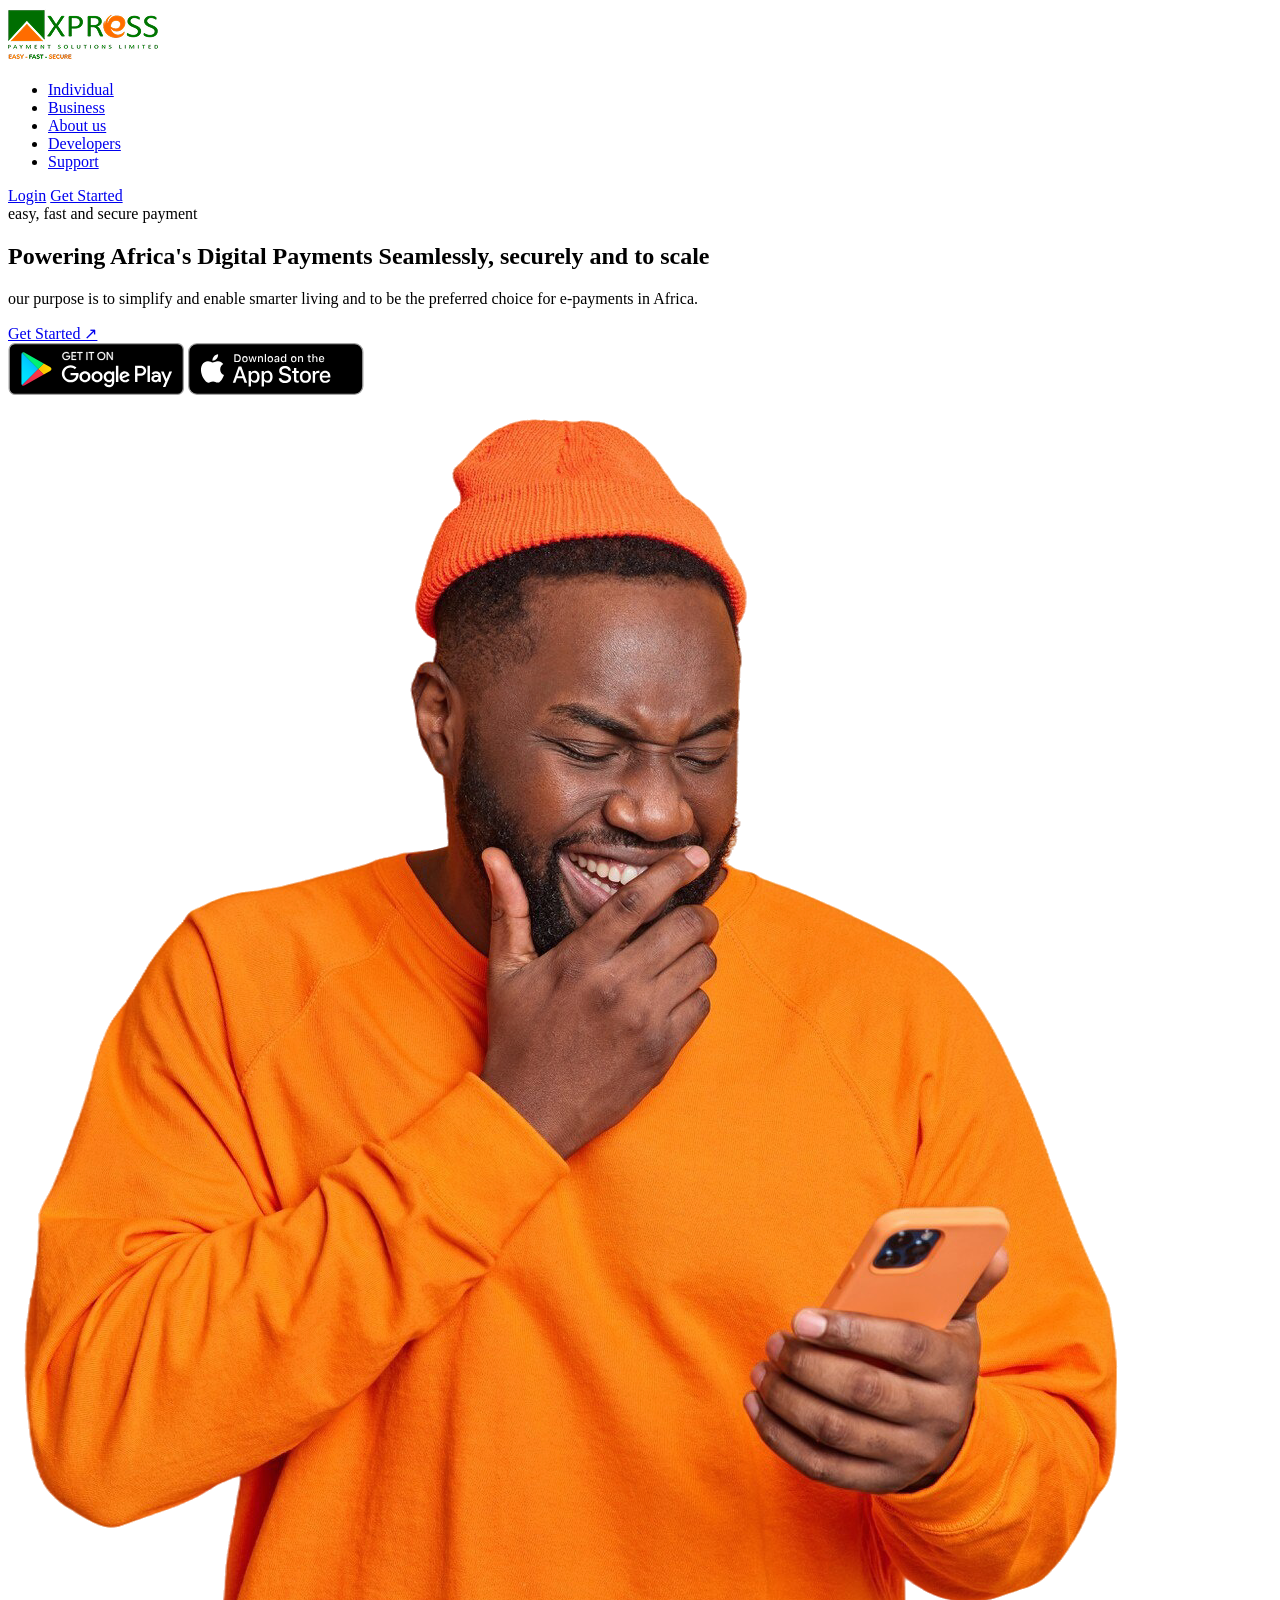
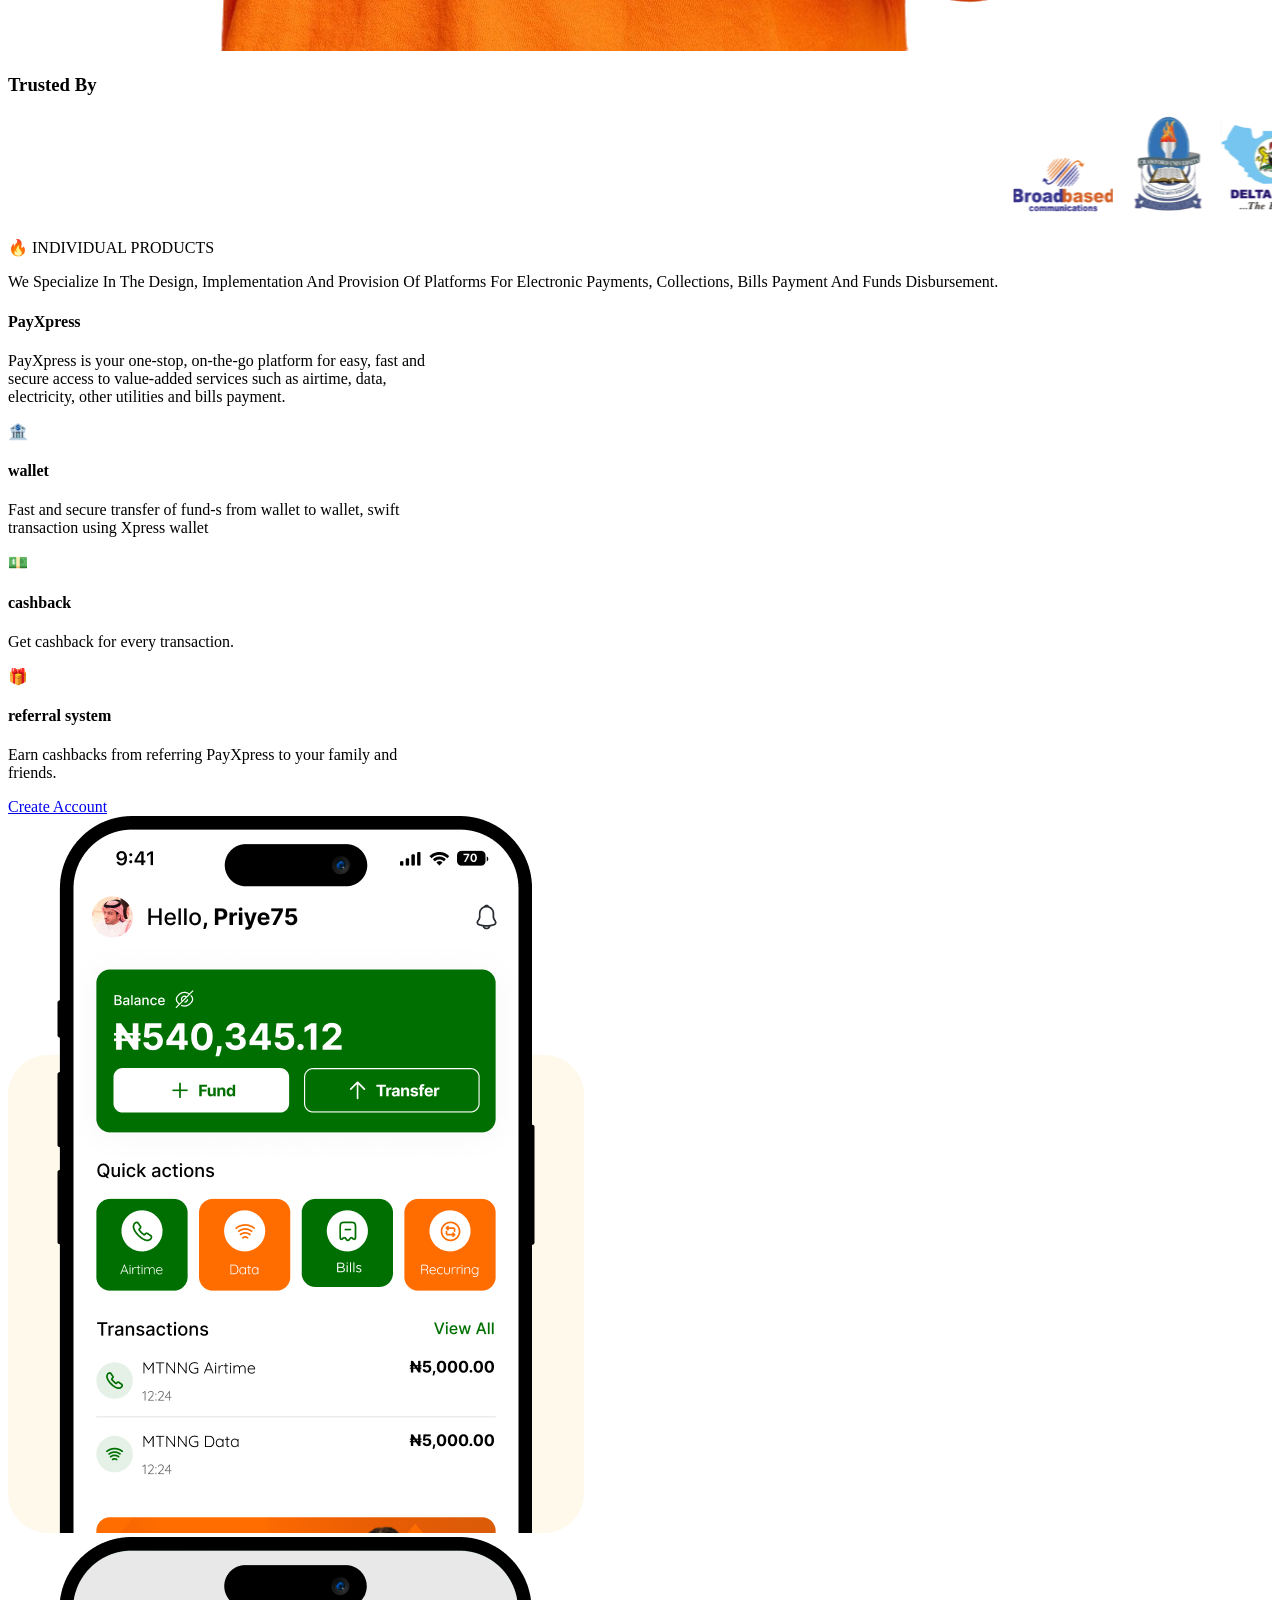
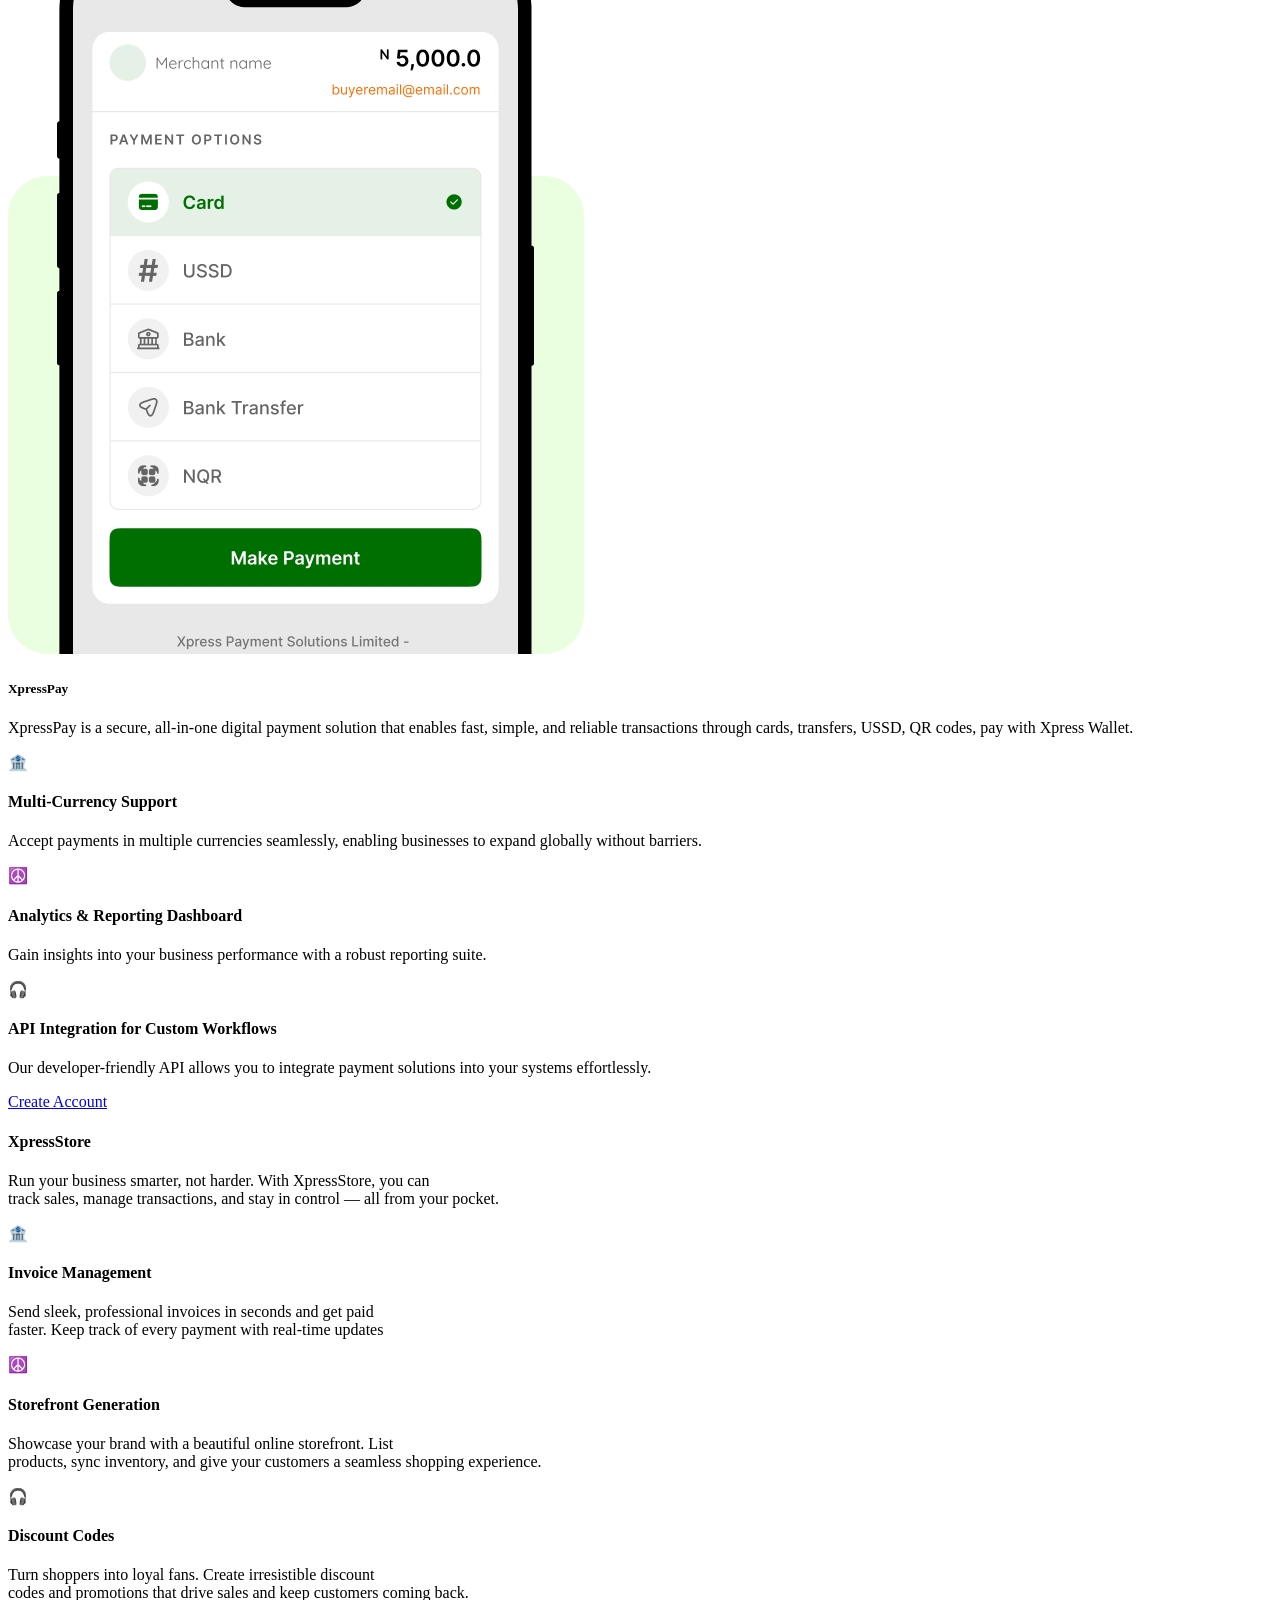
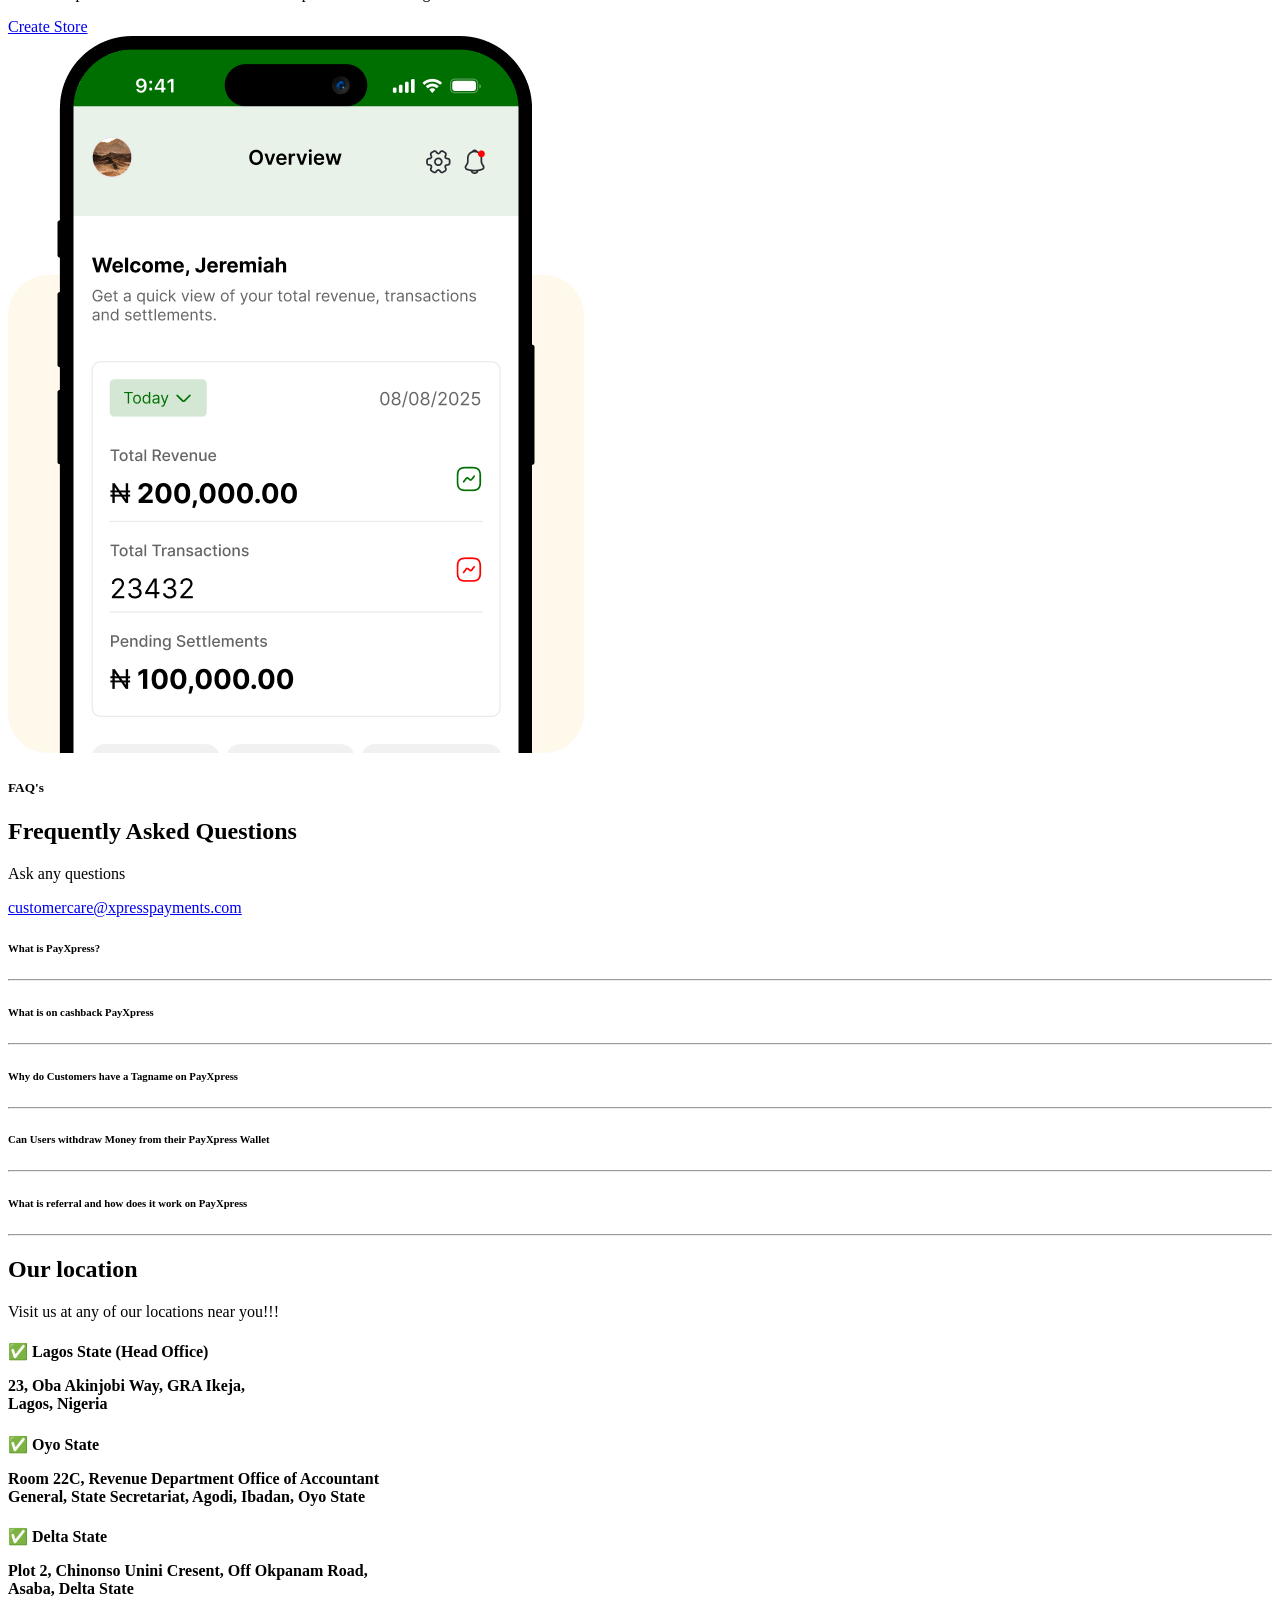
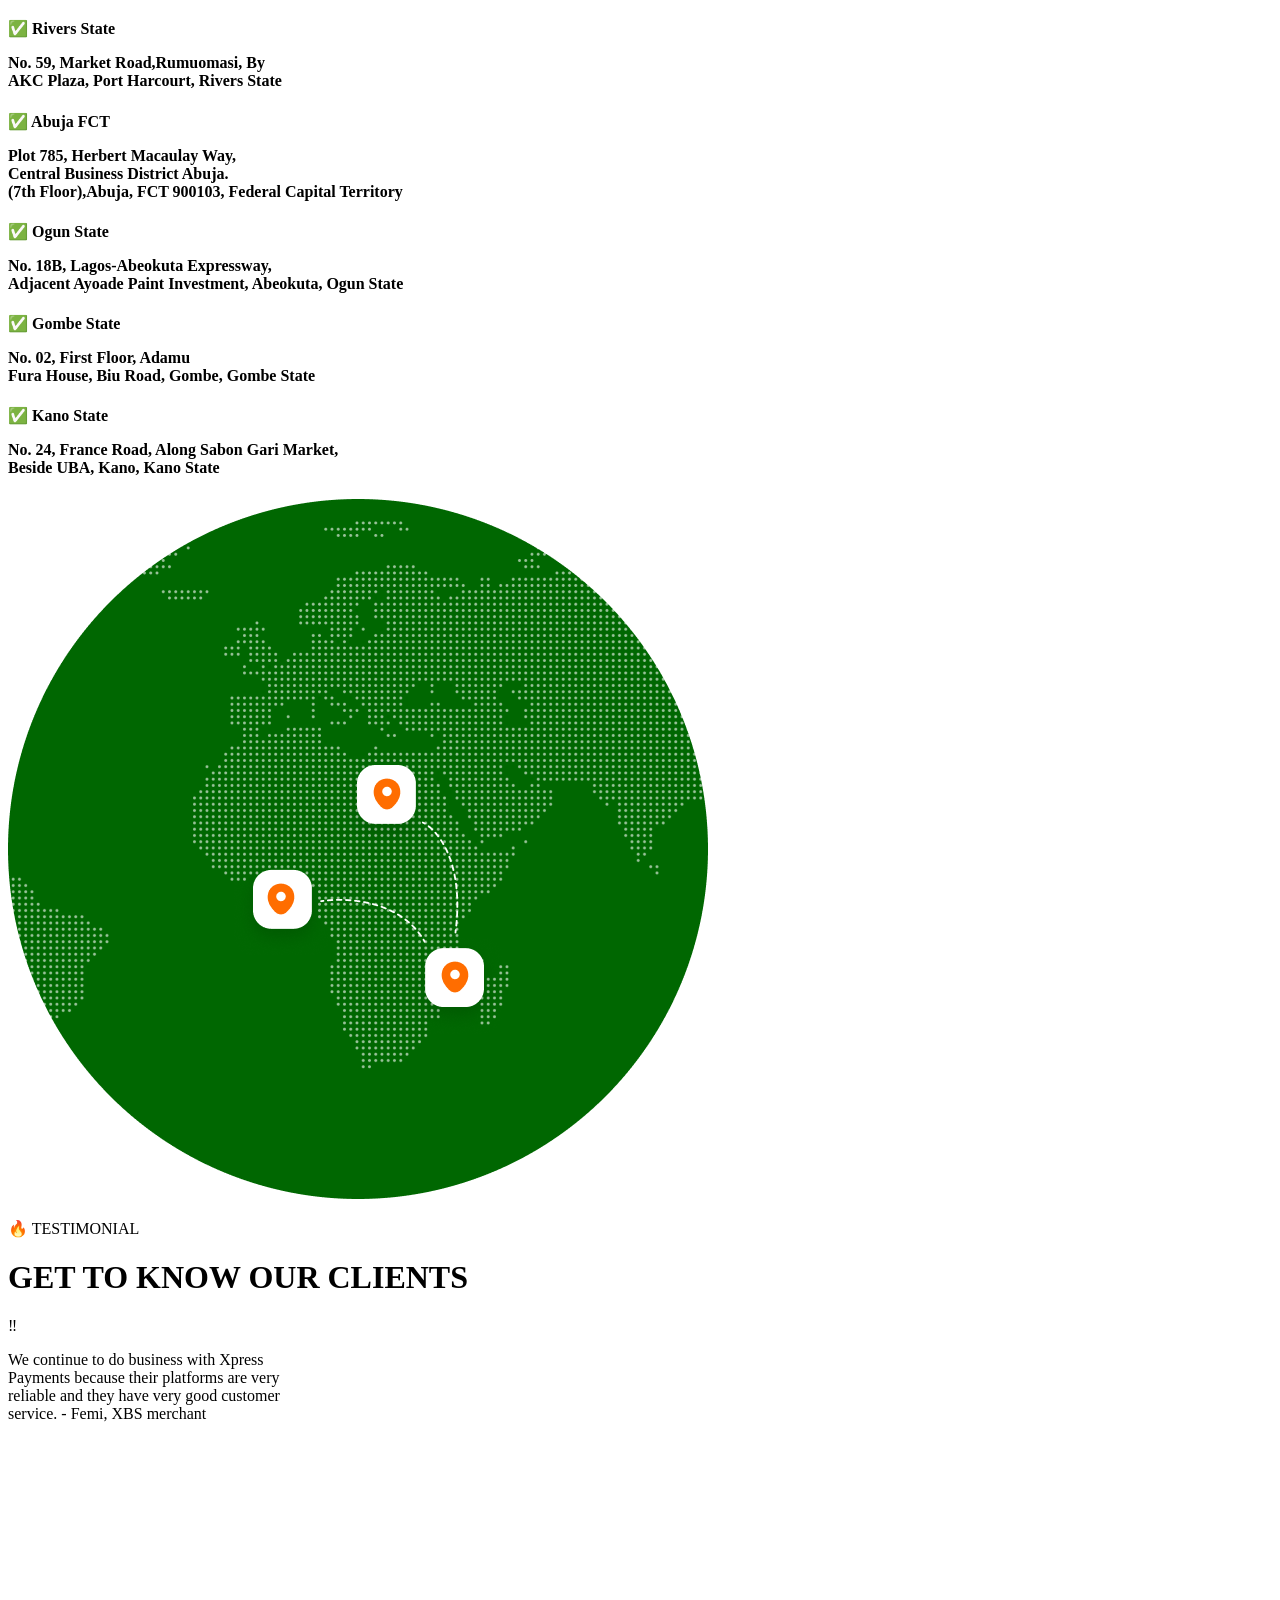
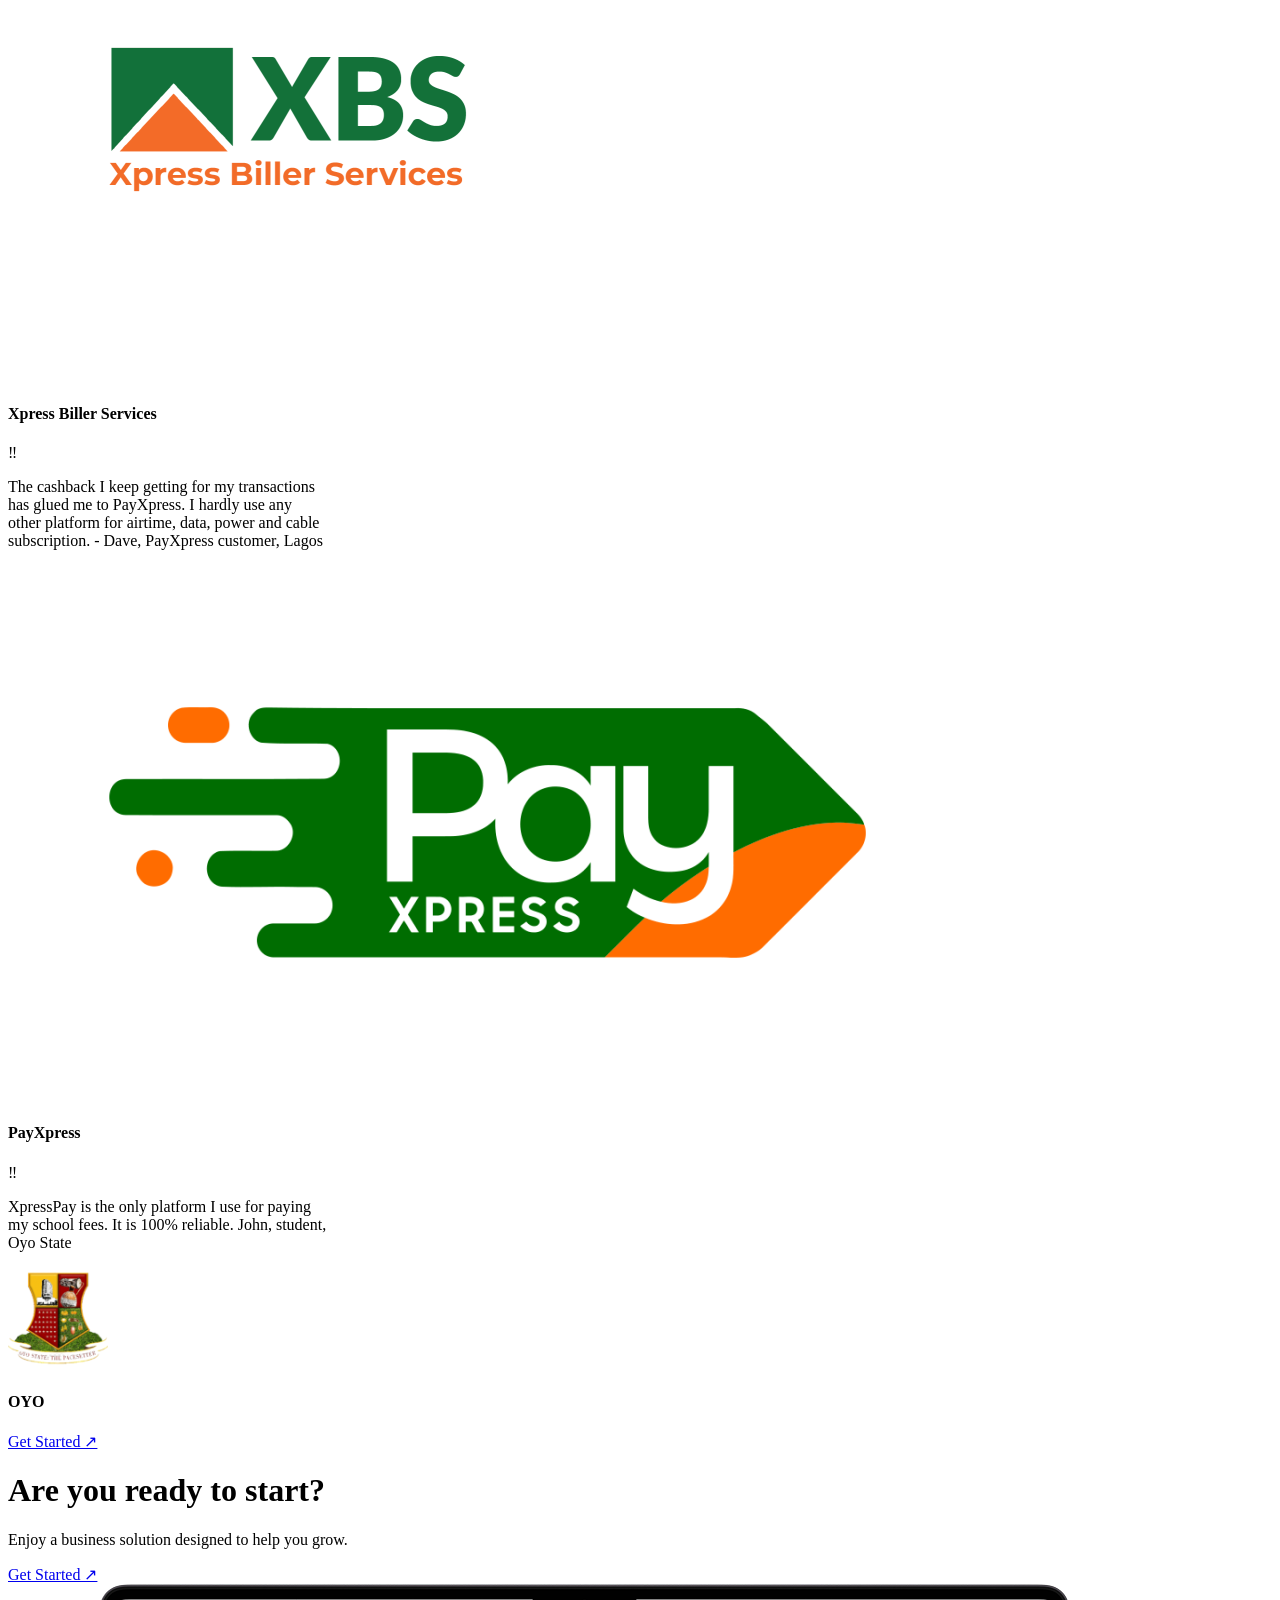
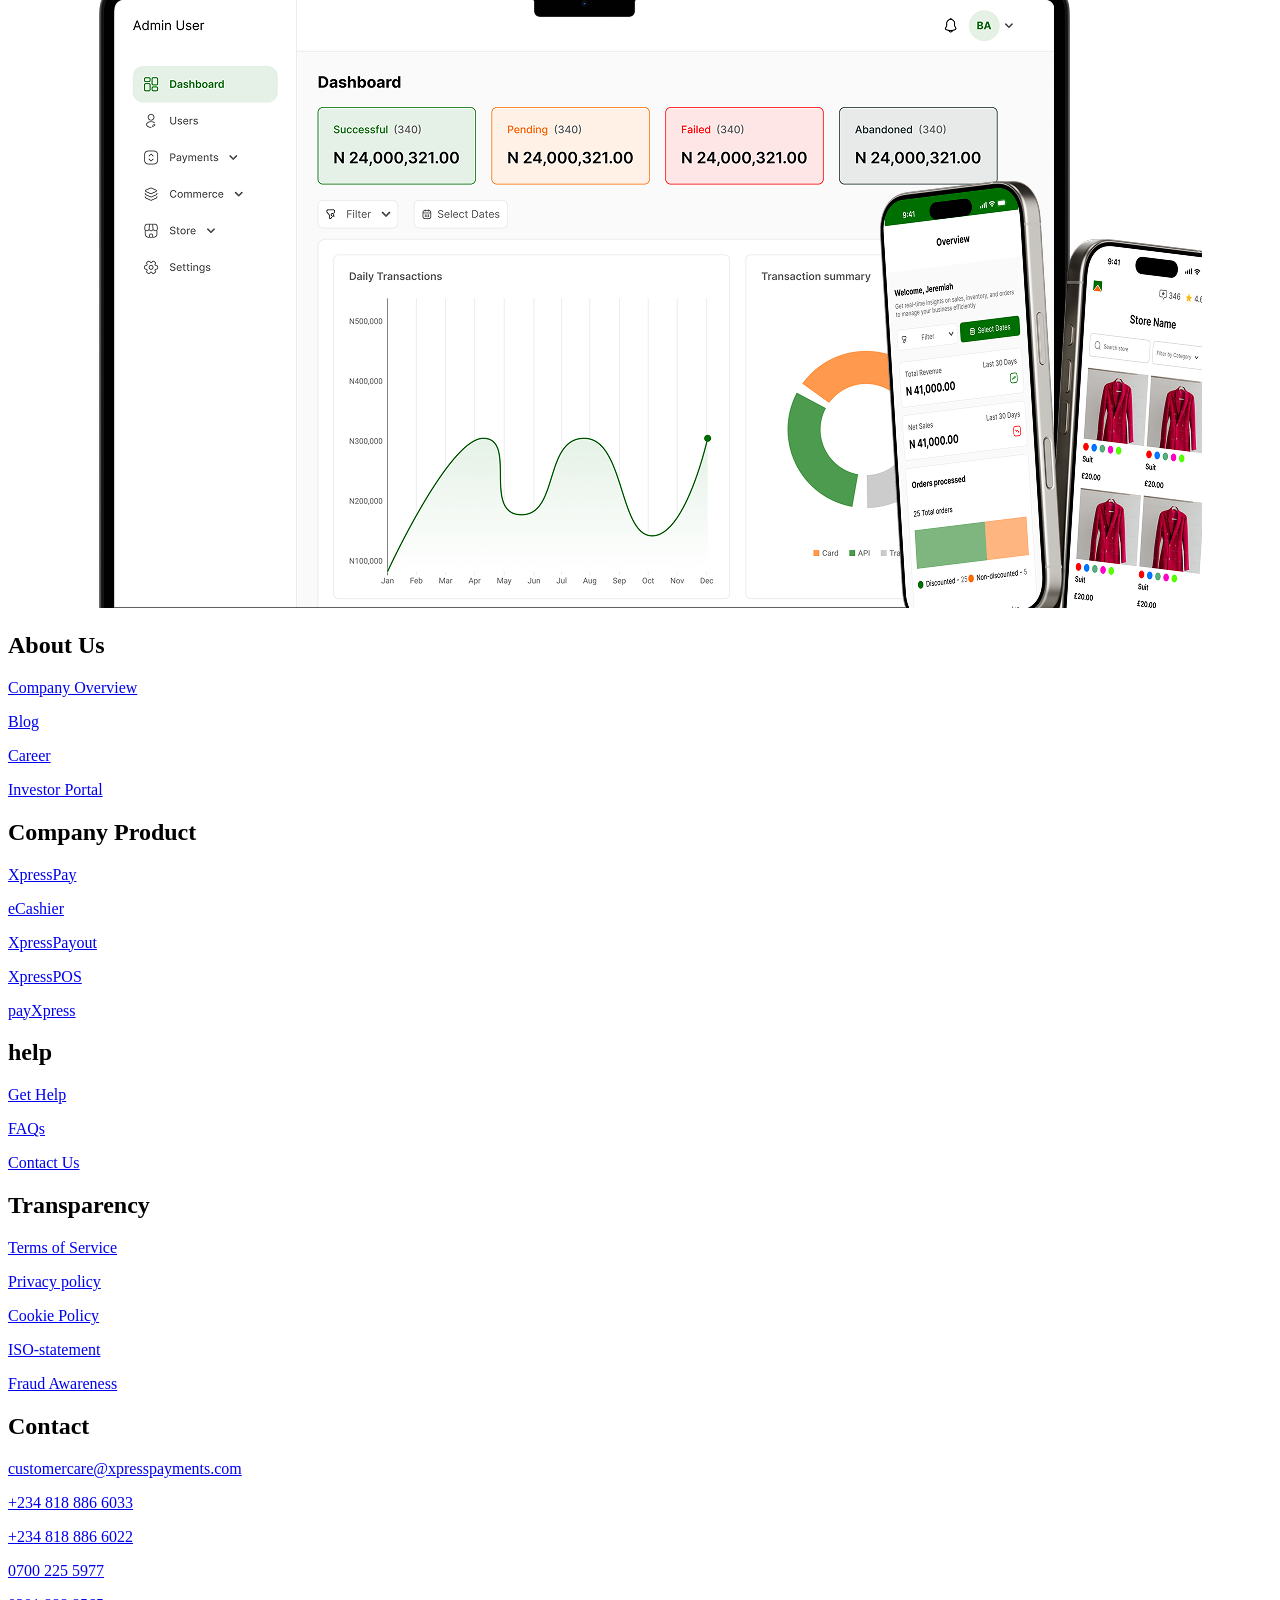
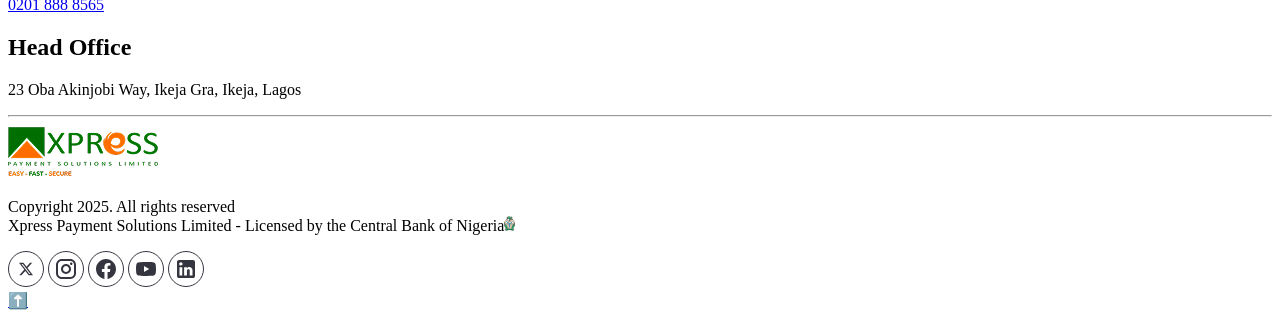
==== index.html @ b7a44962 "first commit" ====
<!DOCTYPE html>
<html lang="en">
<head>
    <meta charset="UTF-8">
    <meta name="viewport" content="width=device-width, initial-scale=1.0">
    <title>xpress pay</title>
    <link rel="stylesheet" href="style2.css">
</head>
<body>
    <header>
        
        <div class="nav-container">
            <div class="logo">                                                                                                                       
                <img src="xpressLog.png" alt="xpress logo">
            </div>
           <div>  
          <nav class="sticky">
         <ul class="nav-links">
            <li><a href="#" class="active">Individual</a></li>
            <li><a href="#">Business</a></li>
            <li><a href="#">About us</a></li>
            <li class="#"><a href="#">Developers </a></li>
            <li><a href="#">Support</a></li>
              </ul>
            </nav>
           </div>
              <div class="nav-actions">
                <a href="#" class="login-link">Login</a>
                <a href="#" class="btn-get-started">Get Started</a>

             </div>
        </div>
        

    </header>
    <section class="hero">
        <div class="hero-content">
            <span class="orange-badge">easy, fast and secure payment</span>
            <h2>Powering Africa's  Digital Payments Seamlessly, securely  and to scale</h2>
            <p>our purpose is to simplify and enable smarter living and to  be the preferred choice for e-payments in Africa.</p>
            <div class="hero-btns">
                <a href="#" class="btn-primary"> Get Started &nearrow;</a>
                <div class="app-badges"><a href=""><img src="Mobile app store badge google.svg" alt="google store"></a>
                   <a href=""><img src="Mobile app store badge.svg" alt="mobile app store"></a>

                </div> 
                
            </div>

        </div>
        <div class="hero-image">
            <img src="individualimg (1).png" alt="individualimg">

        </div>

    </section>
    <section class="trusted-by">
        <h3>Trusted By</h3>
        <marquee behavior="" direction="">
            <div class="logo-grid">
            <img src="Broadbased 1.svg" alt="Broadbased">
            <img src="crawford 1 - Copy.svg" alt="crawford">
            <img src="Delta-state-logo 1.svg" alt="delta">
            <img src="oyo state svg.svg" alt="oyo">
            <img src="Keystone Bank Limited.svg" alt="Keystone">
            <img src="RCCG svg.svg" alt="RCCG">
            <img src="fountain-university.svg" alt="fountain-university">
        </div>
        </marquee>
        <p class="tagline"> <span>🔥 INDIVIDUAL PRODUCTS</span></p>
            <p class="Description">We Specialize In The Design, Implementation And  Provision Of Platforms For Electronic Payments, Collections, Bills Payment And Funds Disbursement.</p>
            <div class="product-data">
                <div>
                    <h4>PayXpress</h4>
                <p class="narrative">PayXpress is your one-stop, on-the-go platform for easy, fast and <br> secure access to value-added services such as airtime, data, <br> electricity, other utilities and bills payment.</p>
                <div class="feature-header">
            <span class="icon">🏦</span>
            <h4>wallet</h4>
                </div>
                <p>Fast and secure transfer of fund-s from wallet to wallet, swift <br> transaction using Xpress wallet</p>
                <div class="feature-header">
        <span class="icon">💵</span>
        <h4>cashback</h4>
        </div>
        <p>Get cashback for every transaction.</p>
        <div class="feature-header">
            <span class="icon">🎁</span>
            <h4>referral system</h4>
        </div>
                <p>Earn cashbacks from referring PayXpress to your family and <br>friends.</p>
            
            <a href="#" class="btn">Create Account</a>
                </div>
        
        <div class="brand-logo">
            <img src="Frame 121 (1).png" alt="frame 121">
        </div>
            </div>

            <div class="parent-container">
                <div class="brand2-logo">
                <img src="iphonehalf2.png" alt="phone">
               </div>
               <div class="text-content">
                <h5 class="parent-title">XpressPay</h5>
                <p class="parent-description">XpressPay is a secure, all-in-one digital payment solution that enables fast, simple, and reliable transactions through cards, transfers, USSD, QR codes, pay with Xpress Wallet.</p>
                 <div class="feature-icon">
               <span class="icon">🏦</span>
               <h4>Multi-Currency Support</h4>
               </div>
               <p>Accept payments in multiple currencies seamlessly, enabling businesses to expand globally without barriers.</p>
               <div class="feature-icon">
               <span class="icon">☮️</span>
               <h4>Analytics & Reporting Dashboard</h4>
               </div>
               <p>Gain insights into your business performance with a robust reporting suite.</p>
               <div class="feature-icon">
                <span class="icon">🎧</span>
                <h4>API Integration for Custom Workflows</h4>
            </div>
            <p>Our developer-friendly API allows you to integrate payment solutions into your systems effortlessly.</p>
            <a href="#" class="secondary-btn">Create Account</a>
               </div>
            </div>
            <div class="parent-wrapper">
                   <div>  
                    <h4>XpressStore</h4>
                    <p class="narrative">Run your business smarter, not harder. With XpressStore, you can <br> track sales, manage transactions, and stay in control — all from your pocket.</p>
                    <div class="feature-heading">
                    <span class="word-icon">🏦</span>
                    <h4>Invoice Management</h4>
                    </div>
                    <p>Send sleek, professional invoices in seconds and get paid  <br>faster. Keep track of every payment with real-time updates</p>
                    <div class="feature-heading">
                    <span class="word-icon">☮️</span>
                    <h4>Storefront Generation</h4>
                    </div>
                    <p>Showcase your brand with a beautiful online storefront. List <br> products, sync inventory, and give your customers a seamless shopping experience.</p>
                    <div class="feature-heading">
                    <span class="word-icon">🎧</span>
                    <h4>Discount Codes</h4>
                    </div>
                    <p>Turn shoppers into loyal fans. Create irresistible discount <br>codes and promotions that drive sales and keep customers coming back.</p>
                    <a href="#" class="tertiary-btn">Create Store</a>
                </div>
                <div>
                    <img src="Frame 121 (3).png" alt="frame">
                </div>
                
             </div>
             <div class="faq-section-heading">
                <div class="faq-section">
                <h5 class="taq-heading">FAQ's</h5>
                <h2 class="main-title">Frequently Asked Questions</h2>
                <p class="sub-text">Ask any questions</p>
                 <a href="#" class="email-link">customercare@xpresspayments.com</a>
             </div>
             
             <div>
                <div class="underlined-heading">
                <h6>What is PayXpress? </h6> <hr>
                <h6>What is on cashback PayXpress</h6> <hr>
                <h6>Why do Customers have a Tagname on PayXpress</h6> <hr>
                <h6>Can Users withdraw Money from their PayXpress Wallet</h6> <hr>
                <h6>What is referral and how does it work on PayXpress</h6> <hr>
             </div>
            </div>
        </section>
        <div class="location-section">
           <h2>Our location</h2>
           <p>Visit us at any of our locations near you!!!</p>
        </div>
        <div class="main-wrapper">
         <div class="location-list">
            <h4>✅ Lagos State (Head Office) <br> <p>23, Oba   Akinjobi Way, GRA Ikeja, <br>Lagos, Nigeria</p></h4>
            <h4>✅ Oyo State <br> <p>Room 22C, Revenue Department Office of Accountant <br> General, State Secretariat, Agodi, Ibadan, Oyo State</p></h4>
            <h4>✅ Delta State <br> <p>Plot 2, Chinonso Unini Cresent, Off Okpanam Road, <br>Asaba, Delta State</p></h4>
            <h4>✅ Rivers State <br> <p>No. 59, Market Road,Rumuomasi, By <br>AKC Plaza, Port Harcourt, Rivers State</p> </h4>
            <h4>✅ Abuja FCT <br> <p>Plot 785, Herbert Macaulay Way, <br>Central Business District Abuja. <br> (7th Floor),Abuja, FCT 900103, Federal Capital Territory</p></h4>
            <h4>✅ Ogun State <br> <p>No. 18B, Lagos-Abeokuta Expressway,<br> Adjacent Ayoade Paint Investment, Abeokuta, Ogun State</p></h4>
            <h4>✅ Gombe State <br> <p>No. 02, First Floor, Adamu <br>Fura House, Biu Road, Gombe, Gombe State</p></h4>
            <h4>✅ Kano State <br> <p>No. 24, France Road, Along Sabon Gari Market, <br>Beside UBA, Kano, Kano State</p></h4>
     
            </div>
             <div class="Background-logo">
        <img src="Background circle.png" alt="circle">
     </div> 
      </div>
      
        <div class="testimonial-container">
            <p class="tag"> <span> 🔥 TESTIMONIAL</span></p>
            <h1 class="clients-heading">GET TO KNOW OUR CLIENTS</h1>
        </div>
        <div class="card-container">
        <div class="testimonial-card">
            <span class="qoutation-icon">‼️</span>
             <p>We continue to do business with Xpress <br> Payments because their platforms are very <br>reliable and they have very good customer <br>service. - Femi, XBS merchant</p>
             <div class="card-footer">
                <div class="logo-square">
                 <img src="XBS.png" alt="XBS">
                </div>
                  <h4>Xpress Biller Services</h4>
             </div>
             </div>
             <div class="customer-card">
                <span class="qoutation-icon">‼️</span>
                <p>The cashback I keep getting for my transactions <br> has glued me to PayXpress. I hardly use any <br>other platform for airtime, data, power and cable <br>subscription. - Dave, PayXpress customer, Lagos</p>
                <div class="card-footer">
                    <div class="logo-square">
                        <img src="payxpress (1).png" alt="payxpress">
                    </div>
                    <h4>PayXpress</h4>
                </div>
                  </div>
                  <div class="merchant-card">
                    <span class="qoutation-icon">‼️</span>
                    <p>XpressPay is the only platform I use for paying <br> my school fees. It is 100% reliable. John, student, <br> Oyo State</p>
                    <div class="card-footer">
                        <div class="logo-square">
                            <img src="oyo state svg.svg" alt="OYO">
                         </div>
                        <h4>OYO</h4>
                    </div>
                       </div>
                    </div>
                       <div class="button-wrapper">
                      <a href="#" class="btn-primary"> Get Started &nearrow;</a>
                      </div>

                      <div class="rts-container">
                        <div class="rts-content">
                        <h1>Are you ready to start?</h1>
                        <p>Enjoy a business solution designed to help you grow.</p>
                        <div class="rts-button">
                         <a href="#" class="rts-primary">Get Started &nearrow;</a>
                        </div>
                        </div>
                       <div class="rts-image">
                         <img src="macbook.png" alt="macbook">
                        </div>
                      </div>
                      <section class="site-footer">
                        <div class="about-us">
                        <h1>About Us</h1>
                         <p><a href="#">Company Overview</a></p>
                          <p><a href="#">Blog</a></p>
                          <p><a href="#">Career</a></p>
                          <p><a href="#">Investor Portal</a></p>
                        </div>
                        <div class="company-product">
                         <h1>Company Product</h1>
                         <p><a href="#">XpressPay</a></p>
                         <p><a href="#">eCashier</a></p>
                         <p><a href="#">XpressPayout</a></p>
                         <p><a href="#">XpressPOS</a></p>
                         <p><a href="#">payXpress</a></p>
                        </div>
                        <div class="site-help">
                         <h1>help</h1>
                         <p><a href="#">Get Help</a></p>
                         <p><a href="#">FAQs</a></p>
                         <p><a href="#">Contact Us</a></p>
                        </div>
                        <div class="site-trans">
                         <h1>Transparency</h1>
                         <p><a href="#">Terms of Service</a></p>
                         <p><a href="#">Privacy policy</a></p>
                         <p><a href="#">Cookie Policy</a></p>
                         <p><a href="#">ISO-statement</a></p>
                         <p><a href="#">Fraud Awareness</a></p>
                        </div>
                        <div class="site-contact">
                         <h1>Contact</h1>
                         <p><a href="#" class="site-link">customercare@xpresspayments.com</a></p>
                          <p><a href="#">+234 818 886 6033</a></p>
                          <p><a href="#">+234 818 886 6022</a></p>
                          <p><a href="#">0700 225 5977</a></li></p>
                          <p><a href="#">0201 888 8565</a></p>
                          <h1>Head Office</h1>
                          <p>23 Oba Akinjobi Way, Ikeja Gra, Ikeja, Lagos</p>
                        </div>
                        
                      </section> 
                          <hr>
                     <footer class="work-footer">
                        <div class="page-footer">
                    <div class="logo">                                                                                                                       
                      <img src="xpressLog.png" alt="xpress logo">
                     </div>
                     <div class="intro-text">
                     <p>Copyright 2025. All rights reserved <br>
                     <span>Xpress Payment Solutions Limited - Licensed by the Central Bank of Nigeria<img src="cbn.svg" alt=""></span></p>
                     </div>
                     <div class="app-socials">
                        <a href="#"><img src="twitter.svg" alt="twitter"></a>
                        <a href="#"><img src="instagram.svg" alt="instagram"></a>
                        <a href="#"><img src="facebook.svg" alt="facebook"></a>
                        <a href="#"><img src="youtube.svg" alt="youtube"></a>
                        <a href="#"><img src="linkedin.svg" alt="linkedin"></a>
                     </div>
                        </div>
                    </footer>
                    <a href="#" class="fixed">⬆️</a>
                       
                      
    </body>
</html>
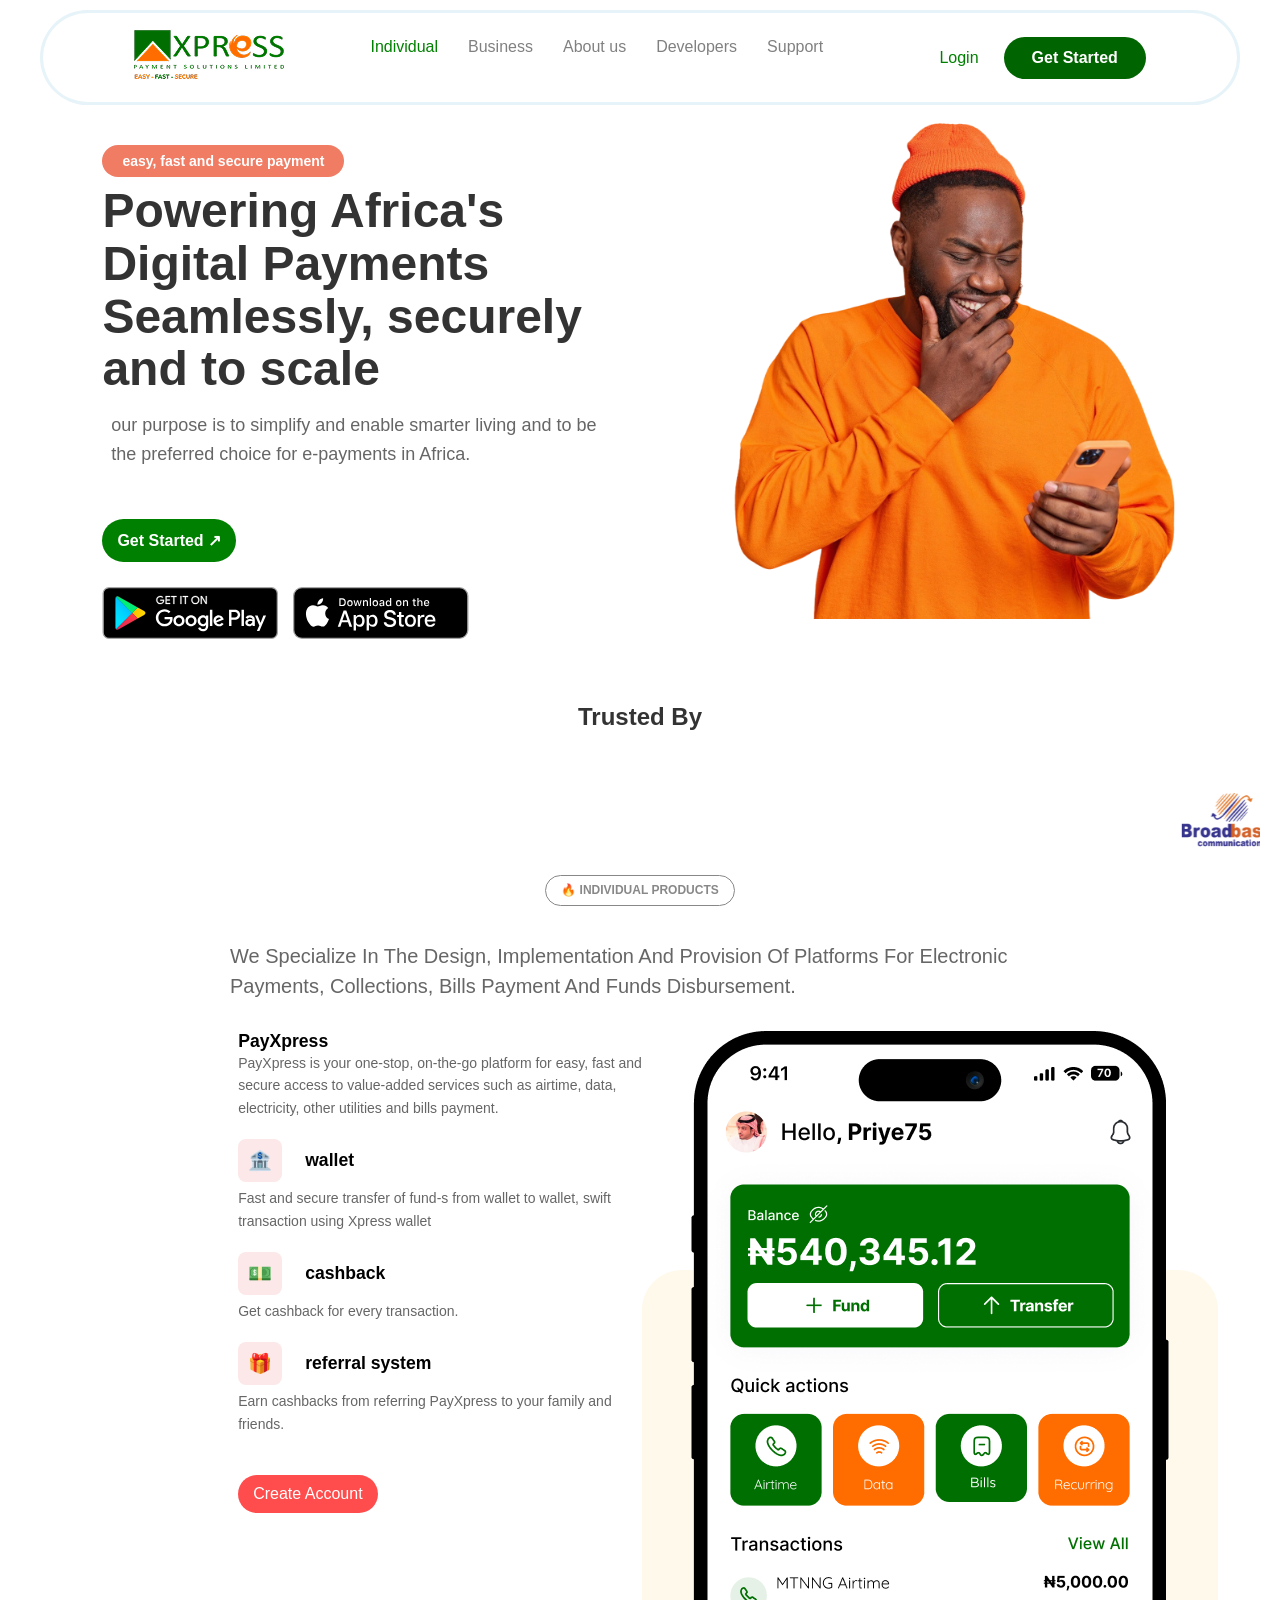
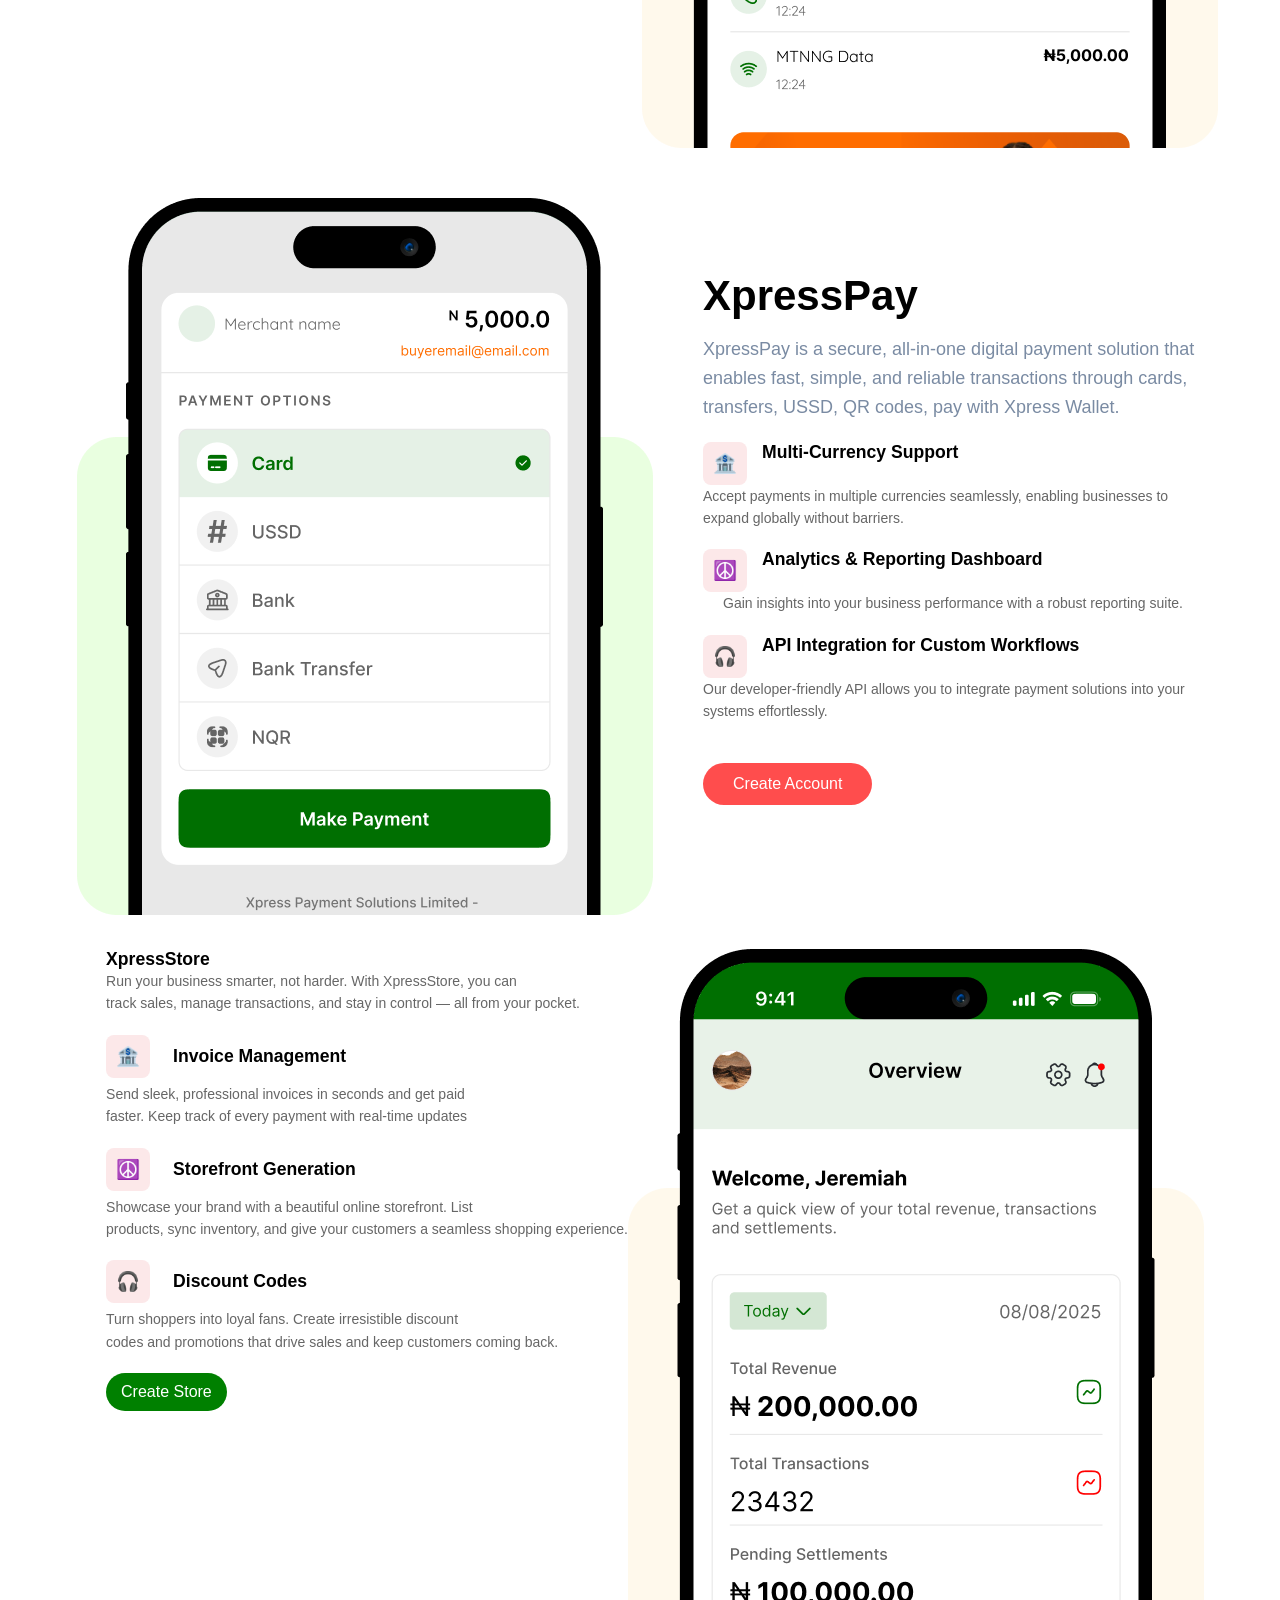
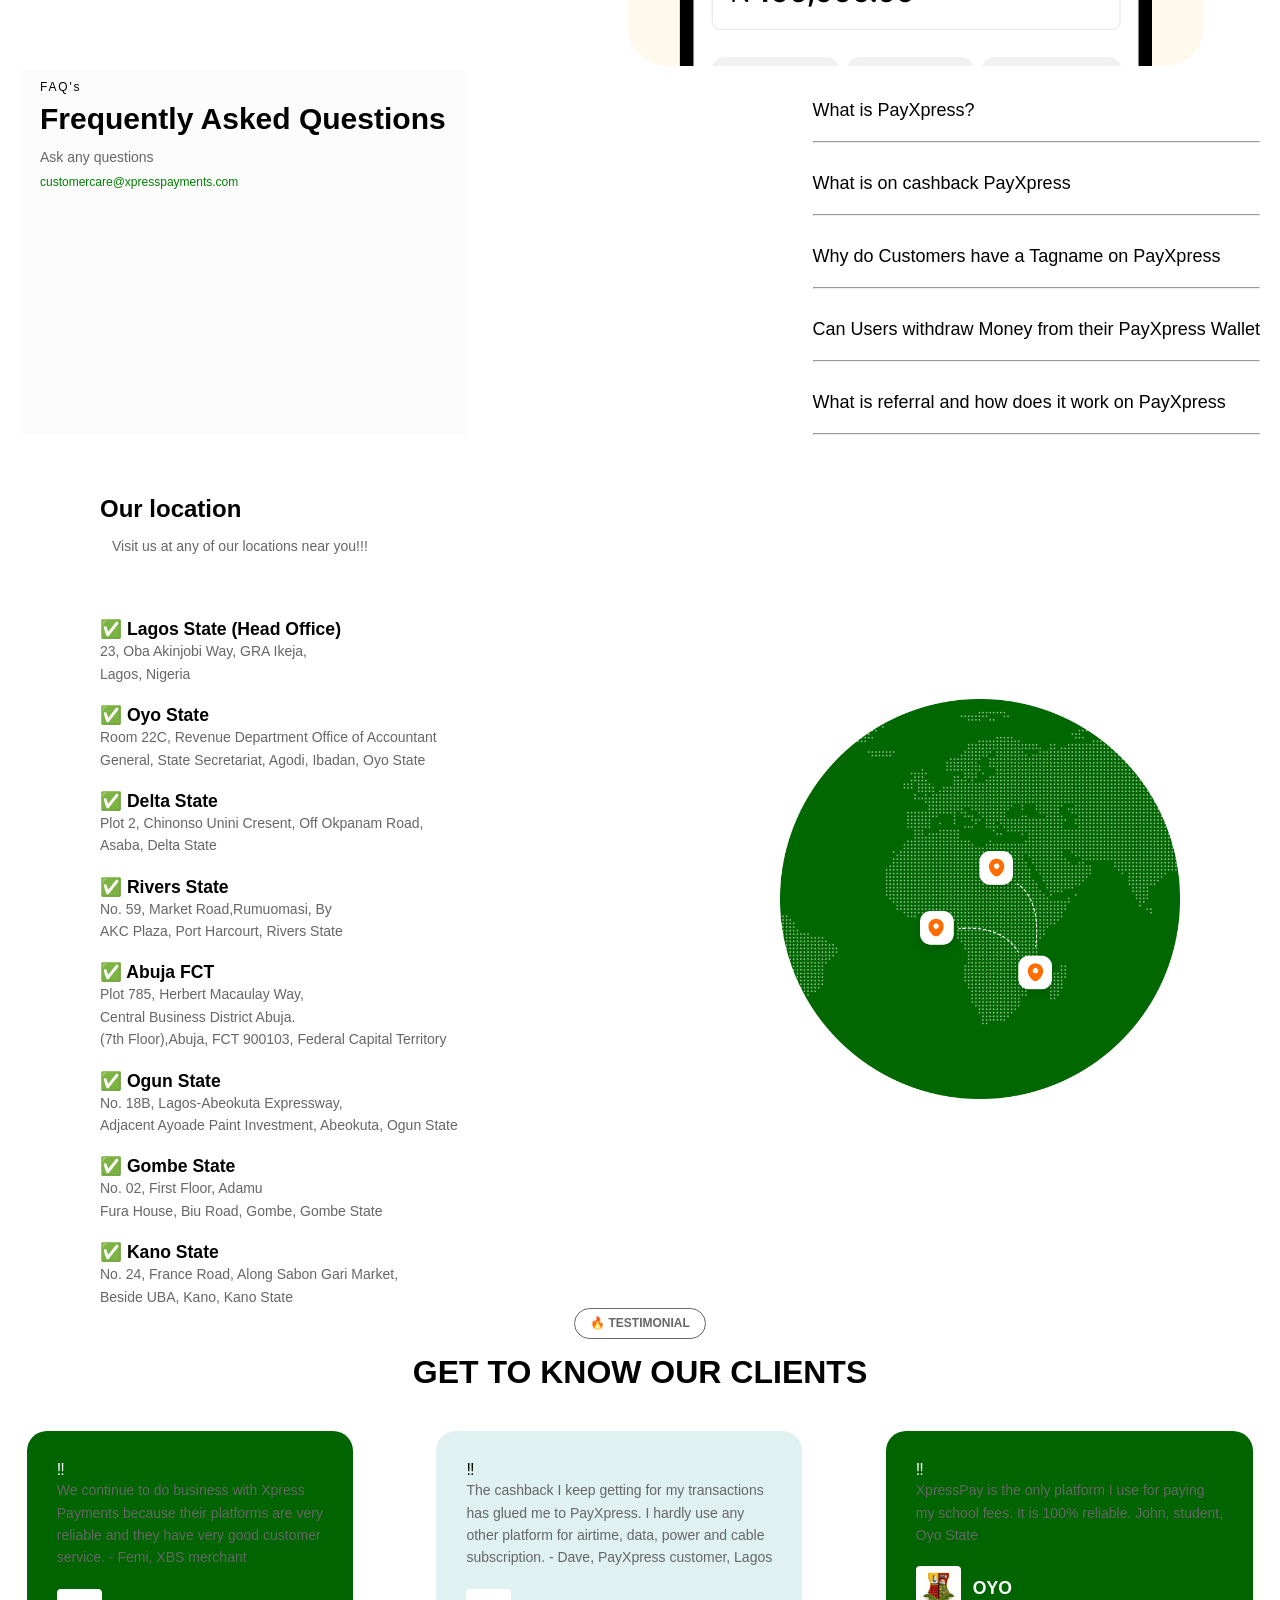
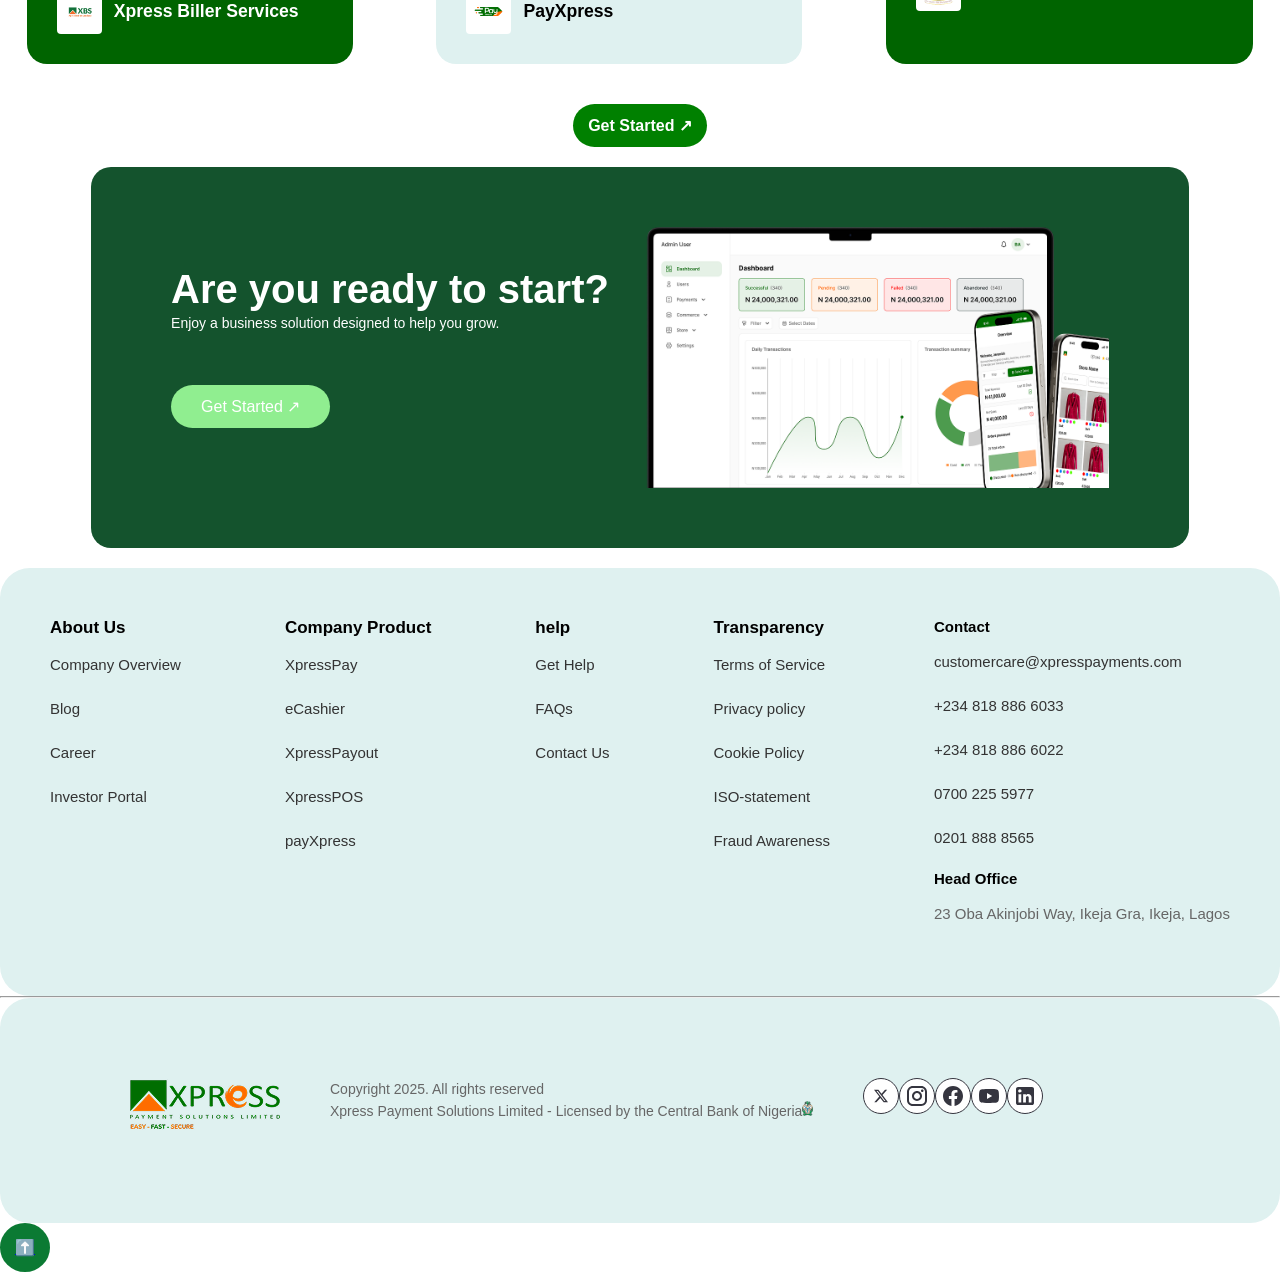
==== commit ebc8fd76: "fresh" ====
--- a/index.html
+++ b/index.html
@@ -4,7 +4,7 @@
     <meta charset="UTF-8">
     <meta name="viewport" content="width=device-width, initial-scale=1.0">
     <title>xpress pay</title>
-    <link rel="stylesheet" href="style2.css">
+    <link rel="stylesheet" href="style.css">
 </head>
 <body>
     <header>
--- a/style.css
+++ b/style.css
@@ -0,0 +1,692 @@
+*{
+    margin: 0;
+    padding: 0;
+    box-sizing: border-box;
+    font-family: arial;
+    /* background-color: papayawhip; */
+
+}
+header {
+    width: 100%;
+    color: #ffffff;
+    padding: 10px 0;
+    position: sticky;
+    z-index: 1000;
+    top: 0;
+    position: sticky;
+}
+.logo{
+    font-size: 22px;
+    font-weight: bold;
+    
+}
+.nav-links{
+    background-color: #ffffff;
+    display: flex;
+    text-decoration: none;
+    list-style: none;
+    gap: 30px;
+    align-items: center;
+    margin: 0;
+    padding: 10px 32px;
+
+}
+.nav-links li a{
+    text-decoration: none;
+    color: gray;
+
+}
+
+.nav-container{
+    display: flex;
+    justify-content: space-around;
+    background-color: #ffffff;
+    text-align: center;
+    width: 100%;
+    padding: 15px 5%;
+    max-width: 1200px;
+    margin:auto;
+    box-sizing: border-box;
+    border-radius: 50px;
+    box-shadow: rgba(173, 216, 230, 0.5);
+    border: 3px solid rgba(173, 216, 230, 0.3);
+}
+.btn-get-started{
+    background-color: darkgreen;
+    color: #ffffff;
+    text-decoration: none;
+    padding: 12px 28px;
+    border-radius: 30px;
+    display: inline-block;
+    font-weight: bold;
+}
+.hero h1{
+background-color: #ff5733;
+color: white;
+border-radius: 50px;
+padding: 8px 20px;
+display: inline-block;
+margin-bottom: 20px;
+font-size: 14px;
+font-weight: 600;
+}
+.hero h2{
+    font-size: 55px;
+    font-weight: 700;
+
+}
+.hero h5{
+    color: #7d8a99;
+    font-size: 18px;
+    font-weight: 100;
+}
+
+.btn-get-started:hover{
+    background-color: #ff5733;
+}
+.nav-links a{
+    text-decoration: none;
+    color: #333;
+    font-weight: 500;
+}
+.nav-actions{
+    display: flex;
+    align-items: center;
+    gap: 25px;
+    margin-left: 30px;
+
+}
+.login-link{
+    text-decoration: none;
+    color: green;
+    font-weight: 500;
+}
+.hero{
+    display: flex;
+    align-items: flex-start;
+    justify-content: space-between;
+    padding: 0 8% ;
+    gap: 40px;
+    min-width: 80vh;
+}
+.hero-content{
+    display: flex;
+    flex-direction: column;
+    align-items: flex-start;
+    flex: 1;
+}
+.orange-badge {
+    background-color: #f07c63;
+    color: white;
+    padding: 8px 20px;
+    border-radius: 50px;
+    font-size: 14px;
+    font-weight: 600;
+    margin-top: 30px;
+    display: inline-block;
+    width: auto;
+    margin-bottom: 8px;
+}
+.hero-content h2{
+    font-size: 48px;
+    line-height: 1.1;
+    color: #333;
+    margin-bottom: 15px;
+    margin-top: 0;
+}
+.hero-content p{
+    font-size: 18px;
+    color: #666;
+    line-height: 1.6;
+    max-width: 500px;
+    margin-bottom: 30px;
+    font-weight: 400;
+
+}
+.btn-primary{
+    background-color: green;
+    color: white;
+    padding: 12px 15px;
+    border-radius: 50px;
+    text-decoration: none;
+    font-weight: 600;
+    font-size: 16px;
+    display: inline-flex;
+    align-items: center;
+    gap: 6px;
+    margin-top: 20px;
+}
+.btn-primary:hover{
+    background-color: #a01414;
+}
+.app-badges{
+    display: flex;
+    gap: 15px;
+    margin-top: 25px;
+    align-items: center;
+}
+.hero-image{
+    flex: 1;
+    display: flex;
+    justify-content: flex-end;
+    align-items: center;
+}
+.hero-image img{
+    max-width: 450px;
+    height: auto;
+    border-radius: 20px;
+}
+.nav-links .active{
+    color: green;
+}
+.trusted-by{
+    padding: 60px 20px;
+    text-align: center;
+}
+.trusted-by h3{
+    font-size: 24px;
+    color: #333;
+    margin-bottom: 40px;
+}
+.logo-grid{
+    display: flex;
+    justify-content: center;
+    align-items: center;
+    gap: 50px;
+}
+.tagline{
+    font-size: 12px;
+    font-weight: bold;
+    color: #888;
+    margin-bottom: 15px;
+    display: inline-block;
+    border: 1px solid;
+    padding: 5px 15px;
+    border-radius: 20px;
+}
+.feature-header{
+    display: flex;
+    align-items: center;
+    gap: 8px;
+    margin-bottom: 5px;
+}
+
+.icon{
+  padding: 10px;
+  border-radius: 8px;
+  margin-right: 15px;
+  justify-content: center;
+  font-size: 1.2rem;
+  display: flex;
+  background-color: #fce8e9;
+  }
+
+  h4{
+    margin: 0;
+    font-size: 1.1rem;
+    font-weight: 600;
+    text-align: left;
+  }
+
+  p{
+    font-size: 14px;
+    color: #666;
+    line-height: 1.6;
+    max-width: 700px;
+    margin: 0 auto;
+    margin-bottom: 20px;
+    font-weight: 400;
+    text-align: left;
+  }
+
+  .Description{
+    font-size: 18px;
+    font-weight: 400;
+    margin: 20px auto;
+    color: #666;
+    line-height: 1.5;
+    font-size: 1.25rem;
+    max-width: 820px;
+    margin-bottom: 30px;
+}
+
+
+/* .feature-items p{
+    margin-bottom: 20px;
+    color: #777;
+    gap: 15px;
+    display: flex;
+    align-items: center;
+    margin-bottom: 20px;
+} */
+ .btn{
+    display: inline-block;
+    margin-top: 20px;
+    margin-bottom: 20px;
+    background: #ff4d4d;
+    color: white;
+    border-radius: 30px;
+    text-decoration: none;
+     padding: 10px 15px;
+    text-align: left;
+}
+
+
+
+
+.brand-logo{
+     max-width: 400px;
+    height: auto;
+    width: 40%;
+    display: flex;
+
+   
+}
+.product-data{
+    display: flex;
+    text-align: left;
+    margin-top: auto;
+    justify-content: center;
+    
+}
+.parent-container{
+    display: flex;
+    flex-direction: row;
+    align-items: center;
+    gap: 50px;
+    padding-top: 50px;
+    justify-content: center;
+
+}
+.text-content{
+    display: flex;
+    flex-direction: column;
+    max-width: 500px;
+    margin-top: -20px;
+    
+
+}
+.parent-title{
+    color: black;
+    font-size: 42px;
+    font-weight: 700;
+    margin-bottom: 15px;
+    display: flex;
+}
+.parent-description{
+    color: #7a8ba3;
+    font-size: 18px;
+    line-height: 1.6;
+
+}
+.feature-icon{
+    display: flex;
+}
+.secondary-btn{
+    display: inline-flex;
+    margin-top: 20px;
+    margin-bottom: 20px;
+    background: #ff4d4d;
+    color: white;
+    border-radius: 50px;
+    text-decoration: none;
+     padding: 12px 30px;
+    text-align: left;
+    width: fit-content;
+}
+.parent-wrapper{
+    display: flex;
+    margin-top: 30px;
+    margin-left: 30px;
+    justify-content: center;
+}
+
+
+.word-icon{
+    display: flex;
+    padding: 10px;
+  border-radius: 8px;
+  margin-right: 15px;
+  justify-content: center;
+  font-size: 1.2rem;
+  width: fit-content;
+  background-color: #fce8e9;
+}
+.tertiary-btn{
+    display: flex;
+    margin-top: 20px;
+    margin-bottom: 20px;
+    background: green;
+    color: white;
+    border-radius: 30px;
+    text-decoration: none;
+     padding: 10px 15px;
+    text-align: left;
+    width: fit-content;
+}
+.feature-heading{
+    display: flex;
+    align-items: center;
+    gap: 8px;
+    margin-bottom: 5px
+}
+.faq-section{
+    padding: 10px 20px;
+    background-color: #fcfcfc;
+    text-align: left;
+
+    
+    
+}
+.taq-heading{
+    font-size: 12px;
+    font-weight: 500;
+    margin-bottom: 8px;
+    letter-spacing: 0.15em;
+}
+.main-title{
+    font-size: 30px;
+    color: black;
+    margin-bottom: 10px;
+}
+.sub-text{
+    font-size: 14px;
+    font-weight: 400;
+    text-align: left;
+    color: #666;
+    text-decoration: none;
+    display: inline-block;
+    margin-bottom: 0;
+    line-height: 1.6;
+    max-width: 700px;
+}
+.email-link{
+    font-size: 12px;
+    display: flex;
+    color: green;
+    text-decoration:none ;
+    margin-top: 5px;
+    font-weight: 100;
+    line-height: 1.6;
+    max-width: 300;
+}
+.faq-section-heading{
+    display: flex;
+    justify-content: space-between;
+    
+}
+    
+.underlined-heading h6{
+     font-size: 18px;
+     justify-content: space-between;
+     margin-top: 10px;
+     width: fit-content;
+    font-weight: 400;
+    color: black;
+    padding: 20px 0;
+    cursor: pointer;
+}
+.underlined-heading{
+    display: flex;
+    flex-direction: column;
+    width: 100%;
+}
+h6:hover{
+    text-decoration: underline;
+}
+.location-section{
+    display: flex;
+    flex-direction: column;
+    margin-bottom: 30px;
+    margin-right: 100px;
+    margin-left: 100px;
+    
+}
+.location-list{
+    margin-right: 20px;
+}
+.location-section p{
+    display: block;
+    margin: 12px;
+
+    
+}
+.location-list h4{
+    margin-top: 20px;
+    margin-bottom: auto;
+    margin-right: auto;
+}
+
+.location-list p{
+    display: flex;
+    margin: 0;   
+}
+
+.Background-logo img{
+     width: 400px;
+     height: auto;
+     margin-top: 100px;
+}
+.main-wrapper{
+    display: flex;
+      margin-right: 100px;
+    margin-left: 100px;
+    justify-content: space-between;
+}
+.tag{
+   font-size: 12px;
+    font-weight: bold;
+    text-align: center;
+    margin-bottom: 15px;
+    width: fit-content;
+    border: 1px solid;
+    padding: 5px 15px;
+    border-radius: 20px;
+
+}
+.clients-heading{
+    justify-content: center;
+    display: flex;
+}
+.card-footer{
+    display: flex;
+    align-items: center;
+    gap: 12px;
+}
+.logo-square{
+    width: 45px;
+    height: 45px;
+    background-color: #ffffff;
+    padding: 5px;
+    display: flex;
+    justify-content: center;
+    align-items: center;
+    border-radius: 4px;
+}
+.logo-square img{
+    max-width: 100%;
+    height: auto;
+}
+.testimonial-card p{
+    text-align: left;
+    margin-left: 0;
+}
+.qoutation-icon{
+    display: flex;
+    align-items: center;
+}
+.testimonial-card{
+    background-color: darkgreen;
+    padding: 30px;
+    border-radius: 20px;
+    color: white;
+    width: fit-content;
+      margin-right: auto;
+    margin-left: auto;
+}
+.customer-card{
+    background-color: #dff1f0;
+    padding: 30px;
+    border-radius: 20px;
+    color: black;
+    width: fit-content;
+    box-shadow: rgba(173, 216, 230, 0.3);
+      margin-right: auto;
+    margin-left: auto;
+}
+.customer-card p{
+    text-align: left;
+    margin-left: 0
+}
+.card-container{
+    display: flex;
+    gap: 30px;
+    margin-top: 40px;
+    margin-right: auto;
+    margin-left: auto;
+    
+
+}
+.merchant-card{
+    background-color: darkgreen;
+    padding: 30px;
+    border-radius: 20px;
+    color: white;
+    width: fit-content;
+    margin-right: auto;
+    margin-left: auto;
+}
+.button-wrapper{
+    display: flex;
+    justify-content: center;
+    margin-top: 20px;
+}
+.rts-container{
+    background-color: #14532d;
+    display: flex;
+    width: fit-content;
+    margin-top: 30px;
+    margin: 20px;
+    padding: 60px 80px;
+    border-radius: 20px;
+    justify-content: space-between;
+    align-items: center;
+    margin-right: auto;
+    margin-left: auto;
+    
+}
+.rts-image img{
+    width: 500px;
+    justify-content: right;
+    display: flex;
+}
+.rts-container h1{
+     color: white;
+     font-size: 2.5rem;
+}
+.rts-container p{
+    color: #ffffff;
+    margin-bottom: 30px;
+
+}
+.rts-primary{
+  display: inline-flex;
+    margin-top: 20px;
+    margin-bottom: 20px;
+    margin-right: 0;
+    margin-left: 0;
+    background: lightgreen;
+    color: white;
+    border-radius: 50px;
+    text-decoration: none;
+     padding: 12px 30px;
+    text-align: left;
+    width: fit-content;
+}
+.rts-primary:hover{
+    background-color: white;
+}
+.site-footer{
+    display: flex;
+    gap: 30px;
+    background-color: #dff1f0;
+    margin-top: 20px;
+    padding: 50px;
+    border-radius: 30px;
+    text-decoration: none;
+    justify-content: space-between;
+}
+.site-footer h1{
+    font-size: 17px;
+    margin-bottom: 15px;
+    gap: 15%;
+}
+
+p a{
+    text-decoration: none;
+    color: #333;
+    font-size: 15px;
+    gap: 20px;
+    gap: 20px;
+}
+.site-contact h1{
+    font-size: 15px;
+}
+.site-contact p{
+    font-size: 15px;
+    
+}
+.cbn-img{
+    display: flex;
+    margin-left: 0;
+}
+.work-footer{
+    background-color: #dff1f0;
+    border-radius: 30px;
+    padding: 50px;
+    display: flex;
+    justify-content: space-between;
+}
+.app-socials{
+    display: flex;
+    justify-content: space-between;
+}
+.page-footer{
+    justify-content: space-between;
+    display: flex;
+    gap: 50px;
+    margin-left: 50px;
+    margin-right: 50px;
+    padding: 30px;
+    
+}
+
+
+.fixed{
+    width: 30px;
+
+    padding: 20px;
+    border-radius: 50%;
+    padding: 15px;
+    background-color: #0b7a33;
+    display: flex;
+    width: fit-content;
+    
+    
+
+}
+
+
+
+
+
+ 
+
+
+     
+
+
+
+
+
+
